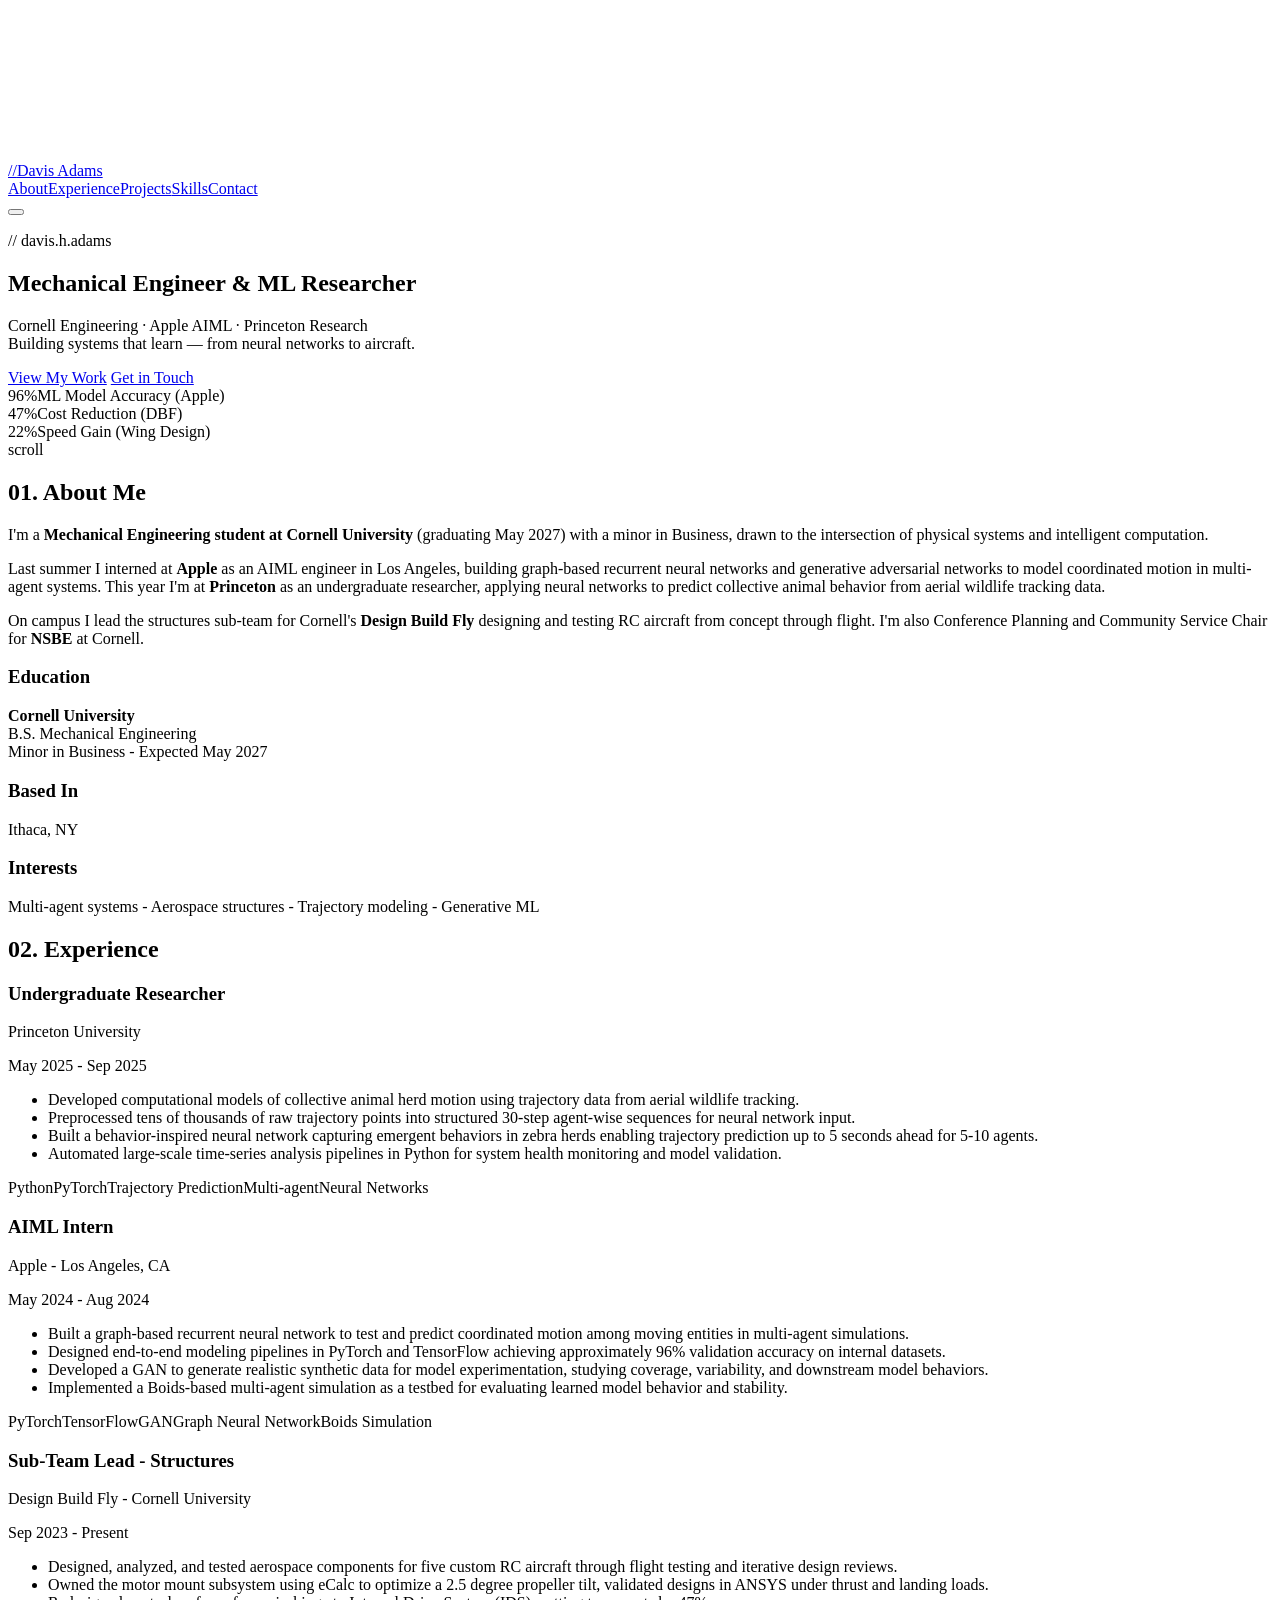
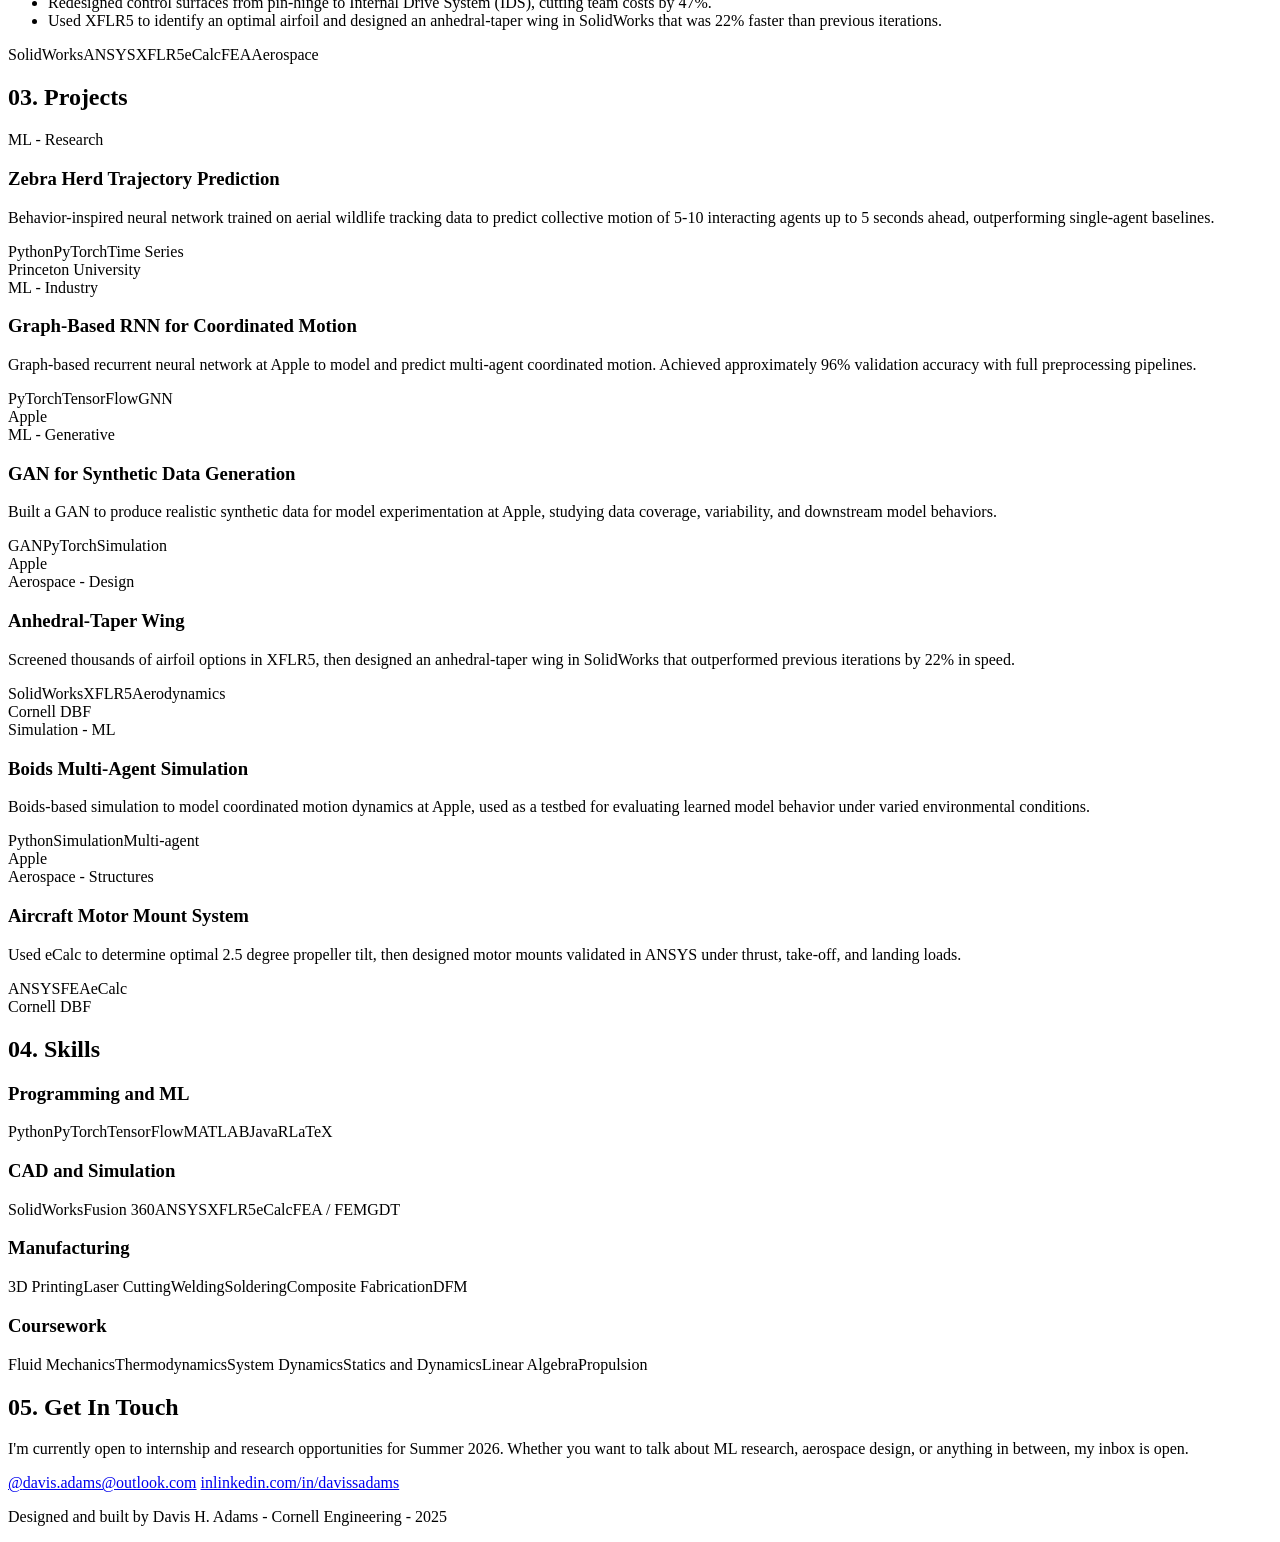
==== index.html @ 01b0f678 "Create index.html" ====
<!DOCTYPE html>
<html lang="en">
<head>
  <meta charset="UTF-8" />
  <meta name="viewport" content="width=device-width, initial-scale=1.0" />
  <title>Davis Adams - Mechanical Engineering and ML</title>
  <meta name="description" content="Davis H. Adams - Cornell Mechanical Engineering student, Apple AIML intern, and Princeton researcher." />
  <link rel="preconnect" href="https://fonts.googleapis.com" />
  <link rel="preconnect" href="https://fonts.gstatic.com" crossorigin />
  <link href="https://fonts.googleapis.com/css2?family=Inter:wght@300;400;500;600;700&family=JetBrains+Mono:wght@400;500;700&display=swap" rel="stylesheet" />
  <link rel="stylesheet" href="styles.css" />
</head>
<body>
  <canvas id="bg-canvas"></canvas>
  <header class="nav" id="nav">
    <div class="nav__inner">
      <a href="#hero" class="nav__brand"><span class="nav__brand-mark">//</span><span class="nav__brand-name">Davis Adams</span></a>
      <nav class="nav__links" aria-label="Main navigation">
        <a href="#about">About</a><a href="#experience">Experience</a><a href="#projects">Projects</a><a href="#skills">Skills</a><a href="#contact">Contact</a>
      </nav>
      <button class="nav__toggle" aria-label="Toggle menu" aria-expanded="false"><span></span><span></span><span></span></button>
    </div>
  </header>
  <main>
    <section id="hero" class="hero">
      <div class="hero__content">
        <p class="hero__label mono">// davis.h.adams</p>
        <h1 class="hero__title">
          <span class="hero__line">Mechanical</span>
          <span class="hero__line">Engineer</span>
          <span class="hero__line hero__line--accent">&amp; ML Researcher</span>
        </h1>
        <p class="hero__sub">Cornell Engineering &middot; Apple AIML &middot; Princeton Research<br />Building systems that learn &mdash; from neural networks to aircraft.</p>
        <div class="hero__cta">
          <a href="#experience" class="btn btn--primary">View My Work</a>
          <a href="#contact" class="btn btn--ghost">Get in Touch</a>
        </div>
        <div class="hero__stats">
          <div class="hero__stat"><span class="hero__stat-num">96%</span><span class="hero__stat-label">ML Model Accuracy (Apple)</span></div>
          <div class="hero__stat"><span class="hero__stat-num">47%</span><span class="hero__stat-label">Cost Reduction (DBF)</span></div>
          <div class="hero__stat"><span class="hero__stat-num">22%</span><span class="hero__stat-label">Speed Gain (Wing Design)</span></div>
        </div>
      </div>
      <div class="hero__scroll-hint" aria-hidden="true"><span class="mono">scroll</span><div class="hero__scroll-line"></div></div>
    </section>
    <section id="about" class="section about reveal">
      <div class="container">
        <h2 class="section__title"><span class="mono accent">01.</span> About Me</h2>
        <div class="about__grid">
          <div class="about__text">
            <p>I'm a <strong>Mechanical Engineering student at Cornell University</strong> (graduating May 2027) with a minor in Business, drawn to the intersection of physical systems and intelligent computation.</p>
            <p>Last summer I interned at <strong>Apple</strong> as an AIML engineer in Los Angeles, building graph-based recurrent neural networks and generative adversarial networks to model coordinated motion in multi-agent systems. This year I'm at <strong>Princeton</strong> as an undergraduate researcher, applying neural networks to predict collective animal behavior from aerial wildlife tracking data.</p>
            <p>On campus I lead the structures sub-team for Cornell's <strong>Design Build Fly</strong> designing and testing RC aircraft from concept through flight. I'm also Conference Planning and Community Service Chair for <strong>NSBE</strong> at Cornell.</p>
          </div>
          <div class="about__details">
            <div class="about__detail-card"><h3 class="mono">Education</h3><p><strong>Cornell University</strong><br />B.S. Mechanical Engineering<br />Minor in Business - Expected May 2027</p></div>
            <div class="about__detail-card"><h3 class="mono">Based In</h3><p>Ithaca, NY</p></div>
            <div class="about__detail-card"><h3 class="mono">Interests</h3><p>Multi-agent systems - Aerospace structures - Trajectory modeling - Generative ML</p></div>
          </div>
        </div>
      </div>
    </section>
    <section id="experience" class="section experience reveal">
      <div class="container">
        <h2 class="section__title"><span class="mono accent">02.</span> Experience</h2>
        <div class="timeline">
          <div class="timeline__item reveal-child">
            <div class="timeline__marker"></div>
            <div class="timeline__card">
              <div class="timeline__header">
                <div><h3 class="timeline__role">Undergraduate Researcher</h3><p class="timeline__org">Princeton University</p></div>
                <span class="timeline__date mono">May 2025 - Sep 2025</span>
              </div>
              <ul class="timeline__bullets">
                <li>Developed computational models of collective animal herd motion using trajectory data from aerial wildlife tracking.</li>
                <li>Preprocessed tens of thousands of raw trajectory points into structured 30-step agent-wise sequences for neural network input.</li>
                <li>Built a behavior-inspired neural network capturing emergent behaviors in zebra herds enabling trajectory prediction up to 5 seconds ahead for 5-10 agents.</li>
                <li>Automated large-scale time-series analysis pipelines in Python for system health monitoring and model validation.</li>
              </ul>
              <div class="timeline__tags"><span class="tag">Python</span><span class="tag">PyTorch</span><span class="tag">Trajectory Prediction</span><span class="tag">Multi-agent</span><span class="tag">Neural Networks</span></div>
            </div>
          </div>
          <div class="timeline__item reveal-child">
            <div class="timeline__marker"></div>
            <div class="timeline__card">
              <div class="timeline__header">
                <div><h3 class="timeline__role">AIML Intern</h3><p class="timeline__org">Apple - Los Angeles, CA</p></div>
                <span class="timeline__date mono">May 2024 - Aug 2024</span>
              </div>
              <ul class="timeline__bullets">
                <li>Built a graph-based recurrent neural network to test and predict coordinated motion among moving entities in multi-agent simulations.</li>
                <li>Designed end-to-end modeling pipelines in PyTorch and TensorFlow achieving approximately 96% validation accuracy on internal datasets.</li>
                <li>Developed a GAN to generate realistic synthetic data for model experimentation, studying coverage, variability, and downstream model behaviors.</li>
                <li>Implemented a Boids-based multi-agent simulation as a testbed for evaluating learned model behavior and stability.</li>
              </ul>
              <div class="timeline__tags"><span class="tag">PyTorch</span><span class="tag">TensorFlow</span><span class="tag">GAN</span><span class="tag">Graph Neural Network</span><span class="tag">Boids Simulation</span></div>
            </div>
          </div>
          <div class="timeline__item reveal-child">
            <div class="timeline__marker"></div>
            <div class="timeline__card">
              <div class="timeline__header">
                <div><h3 class="timeline__role">Sub-Team Lead - Structures</h3><p class="timeline__org">Design Build Fly - Cornell University</p></div>
                <span class="timeline__date mono">Sep 2023 - Present</span>
              </div>
              <ul class="timeline__bullets">
                <li>Designed, analyzed, and tested aerospace components for five custom RC aircraft through flight testing and iterative design reviews.</li>
                <li>Owned the motor mount subsystem using eCalc to optimize a 2.5 degree propeller tilt, validated designs in ANSYS under thrust and landing loads.</li>
                <li>Redesigned control surfaces from pin-hinge to Internal Drive System (IDS), cutting team costs by 47%.</li>
                <li>Used XFLR5 to identify an optimal airfoil and designed an anhedral-taper wing in SolidWorks that was 22% faster than previous iterations.</li>
              </ul>
              <div class="timeline__tags"><span class="tag">SolidWorks</span><span class="tag">ANSYS</span><span class="tag">XFLR5</span><span class="tag">eCalc</span><span class="tag">FEA</span><span class="tag">Aerospace</span></div>
            </div>
          </div>
        </div>
      </div>
    </section>
    <section id="projects" class="section projects reveal">
      <div class="container">
        <h2 class="section__title"><span class="mono accent">03.</span> Projects</h2>
        <div class="projects__grid">
          <div class="project-card reveal-child"><div class="project-card__top"><span class="project-card__label mono">ML - Research</span><h3 class="project-card__title">Zebra Herd Trajectory Prediction</h3><p class="project-card__desc">Behavior-inspired neural network trained on aerial wildlife tracking data to predict collective motion of 5-10 interacting agents up to 5 seconds ahead, outperforming single-agent baselines.</p></div><div class="project-card__foot"><div class="project-card__tags"><span class="tag">Python</span><span class="tag">PyTorch</span><span class="tag">Time Series</span></div><span class="project-card__where mono">Princeton University</span></div></div>
          <div class="project-card reveal-child"><div class="project-card__top"><span class="project-card__label mono">ML - Industry</span><h3 class="project-card__title">Graph-Based RNN for Coordinated Motion</h3><p class="project-card__desc">Graph-based recurrent neural network at Apple to model and predict multi-agent coordinated motion. Achieved approximately 96% validation accuracy with full preprocessing pipelines.</p></div><div class="project-card__foot"><div class="project-card__tags"><span class="tag">PyTorch</span><span class="tag">TensorFlow</span><span class="tag">GNN</span></div><span class="project-card__where mono">Apple</span></div></div>
          <div class="project-card reveal-child"><div class="project-card__top"><span class="project-card__label mono">ML - Generative</span><h3 class="project-card__title">GAN for Synthetic Data Generation</h3><p class="project-card__desc">Built a GAN to produce realistic synthetic data for model experimentation at Apple, studying data coverage, variability, and downstream model behaviors.</p></div><div class="project-card__foot"><div class="project-card__tags"><span class="tag">GAN</span><span class="tag">PyTorch</span><span class="tag">Simulation</span></div><span class="project-card__where mono">Apple</span></div></div>
          <div class="project-card reveal-child"><div class="project-card__top"><span class="project-card__label mono">Aerospace - Design</span><h3 class="project-card__title">Anhedral-Taper Wing</h3><p class="project-card__desc">Screened thousands of airfoil options in XFLR5, then designed an anhedral-taper wing in SolidWorks that outperformed previous iterations by 22% in speed.</p></div><div class="project-card__foot"><div class="project-card__tags"><span class="tag">SolidWorks</span><span class="tag">XFLR5</span><span class="tag">Aerodynamics</span></div><span class="project-card__where mono">Cornell DBF</span></div></div>
          <div class="project-card reveal-child"><div class="project-card__top"><span class="project-card__label mono">Simulation - ML</span><h3 class="project-card__title">Boids Multi-Agent Simulation</h3><p class="project-card__desc">Boids-based simulation to model coordinated motion dynamics at Apple, used as a testbed for evaluating learned model behavior under varied environmental conditions.</p></div><div class="project-card__foot"><div class="project-card__tags"><span class="tag">Python</span><span class="tag">Simulation</span><span class="tag">Multi-agent</span></div><span class="project-card__where mono">Apple</span></div></div>
          <div class="project-card reveal-child"><div class="project-card__top"><span class="project-card__label mono">Aerospace - Structures</span><h3 class="project-card__title">Aircraft Motor Mount System</h3><p class="project-card__desc">Used eCalc to determine optimal 2.5 degree propeller tilt, then designed motor mounts validated in ANSYS under thrust, take-off, and landing loads.</p></div><div class="project-card__foot"><div class="project-card__tags"><span class="tag">ANSYS</span><span class="tag">FEA</span><span class="tag">eCalc</span></div><span class="project-card__where mono">Cornell DBF</span></div></div>
        </div>
      </div>
    </section>
    <section id="skills" class="section skills reveal">
      <div class="container">
        <h2 class="section__title"><span class="mono accent">04.</span> Skills</h2>
        <div class="skills__grid">
          <div class="skills__group reveal-child"><h3 class="skills__group-title mono">Programming and ML</h3><div class="skills__tags"><span class="tag tag--lg">Python</span><span class="tag tag--lg">PyTorch</span><span class="tag tag--lg">TensorFlow</span><span class="tag tag--lg">MATLAB</span><span class="tag tag--lg">Java</span><span class="tag tag--lg">R</span><span class="tag tag--lg">LaTeX</span></div></div>
          <div class="skills__group reveal-child"><h3 class="skills__group-title mono">CAD and Simulation</h3><div class="skills__tags"><span class="tag tag--lg">SolidWorks</span><span class="tag tag--lg">Fusion 360</span><span class="tag tag--lg">ANSYS</span><span class="tag tag--lg">XFLR5</span><span class="tag tag--lg">eCalc</span><span class="tag tag--lg">FEA / FEM</span><span class="tag tag--lg">GDT</span></div></div>
          <div class="skills__group reveal-child"><h3 class="skills__group-title mono">Manufacturing</h3><div class="skills__tags"><span class="tag tag--lg">3D Printing</span><span class="tag tag--lg">Laser Cutting</span><span class="tag tag--lg">Welding</span><span class="tag tag--lg">Soldering</span><span class="tag tag--lg">Composite Fabrication</span><span class="tag tag--lg">DFM</span></div></div>
          <div class="skills__group reveal-child"><h3 class="skills__group-title mono">Coursework</h3><div class="skills__tags"><span class="tag tag--lg">Fluid Mechanics</span><span class="tag tag--lg">Thermodynamics</span><span class="tag tag--lg">System Dynamics</span><span class="tag tag--lg">Statics and Dynamics</span><span class="tag tag--lg">Linear Algebra</span><span class="tag tag--lg">Propulsion</span></div></div>
        </div>
      </div>
    </section>
    <section id="contact" class="section contact reveal">
      <div class="container container--narrow">
        <h2 class="section__title"><span class="mono accent">05.</span> Get In Touch</h2>
        <p class="contact__intro">I'm currently open to internship and research opportunities for Summer 2026. Whether you want to talk about ML research, aerospace design, or anything in between, my inbox is open.</p>
        <div class="contact__links">
          <a href="mailto:davis.adams@outlook.com" class="contact__link"><span class="contact__link-icon mono">@</span><span>davis.adams@outlook.com</span></a>
          <a href="https://www.linkedin.com/in/davissadams/" target="_blank" rel="noopener noreferrer" class="contact__link"><span class="contact__link-icon mono">in</span><span>linkedin.com/in/davissadams</span></a>
        </div>
      </div>
    </section>
  </main>
  <footer class="footer"><div class="container"><p class="mono">Designed and built by Davis H. Adams - Cornell Engineering - 2025</p></div></footer>
  <script src="script.js"></script>
</body>
</html>
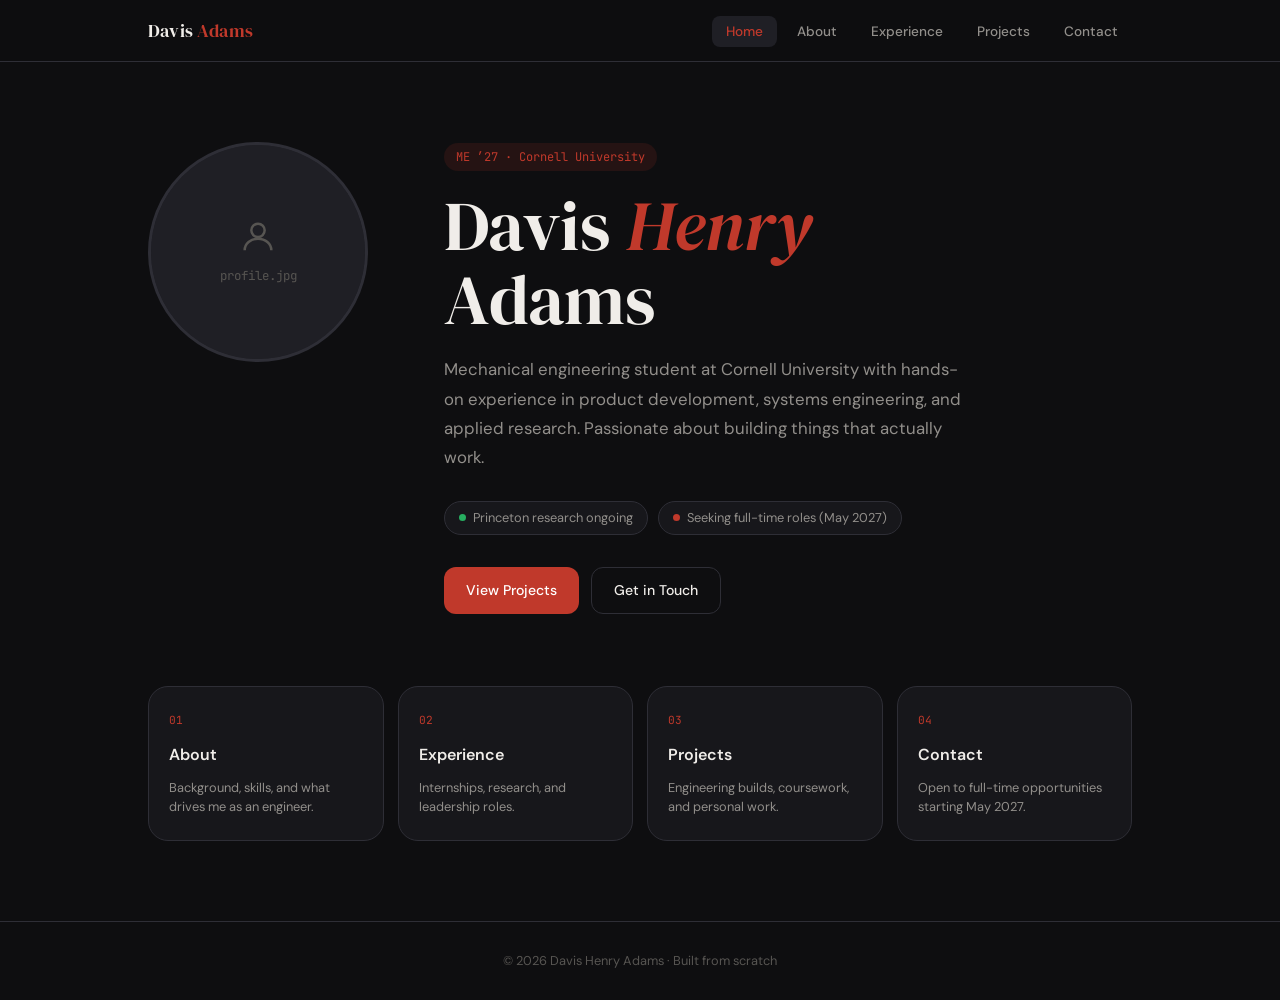
==== commit 46f03a4d: "Add files via upload" ====
--- a/index.html
+++ b/index.html
@@ -3,154 +3,113 @@
 <head>
   <meta charset="UTF-8" />
   <meta name="viewport" content="width=device-width, initial-scale=1.0" />
-  <title>Davis Adams - Mechanical Engineering and ML</title>
-  <meta name="description" content="Davis H. Adams - Cornell Mechanical Engineering student, Apple AIML intern, and Princeton researcher." />
-  <link rel="preconnect" href="https://fonts.googleapis.com" />
-  <link rel="preconnect" href="https://fonts.gstatic.com" crossorigin />
-  <link href="https://fonts.googleapis.com/css2?family=Inter:wght@300;400;500;600;700&family=JetBrains+Mono:wght@400;500;700&display=swap" rel="stylesheet" />
-  <link rel="stylesheet" href="styles.css" />
+  <title>Davis Adams</title>
+  <link rel="stylesheet" href="style.css" />
 </head>
 <body>
-  <canvas id="bg-canvas"></canvas>
-  <header class="nav" id="nav">
-    <div class="nav__inner">
-      <a href="#hero" class="nav__brand"><span class="nav__brand-mark">//</span><span class="nav__brand-name">Davis Adams</span></a>
-      <nav class="nav__links" aria-label="Main navigation">
-        <a href="#about">About</a><a href="#experience">Experience</a><a href="#projects">Projects</a><a href="#skills">Skills</a><a href="#contact">Contact</a>
-      </nav>
-      <button class="nav__toggle" aria-label="Toggle menu" aria-expanded="false"><span></span><span></span><span></span></button>
+
+  <!-- NAV -->
+  <nav class="nav">
+    <div class="wrap nav__inner">
+      <a class="nav__logo" href="index.html">Davis <span>Adams</span></a>
+      <ul class="nav__links" id="nav-links">
+        <li><a href="index.html" class="active">Home</a></li>
+        <li><a href="about.html">About</a></li>
+        <li><a href="experience.html">Experience</a></li>
+        <li><a href="projects.html">Projects</a></li>
+        <li><a href="contact.html">Contact</a></li>
+      </ul>
+      <button class="nav__toggle" id="nav-toggle" aria-label="Toggle menu" aria-expanded="false">
+        <span></span><span></span><span></span>
+      </button>
     </div>
-  </header>
-  <main>
-    <section id="hero" class="hero">
-      <div class="hero__content">
-        <p class="hero__label mono">// davis.h.adams</p>
-        <h1 class="hero__title">
-          <span class="hero__line">Mechanical</span>
-          <span class="hero__line">Engineer</span>
-          <span class="hero__line hero__line--accent">&amp; ML Researcher</span>
-        </h1>
-        <p class="hero__sub">Cornell Engineering &middot; Apple AIML &middot; Princeton Research<br />Building systems that learn &mdash; from neural networks to aircraft.</p>
-        <div class="hero__cta">
-          <a href="#experience" class="btn btn--primary">View My Work</a>
-          <a href="#contact" class="btn btn--ghost">Get in Touch</a>
-        </div>
-        <div class="hero__stats">
-          <div class="hero__stat"><span class="hero__stat-num">96%</span><span class="hero__stat-label">ML Model Accuracy (Apple)</span></div>
-          <div class="hero__stat"><span class="hero__stat-num">47%</span><span class="hero__stat-label">Cost Reduction (DBF)</span></div>
-          <div class="hero__stat"><span class="hero__stat-num">22%</span><span class="hero__stat-label">Speed Gain (Wing Design)</span></div>
-        </div>
-      </div>
-      <div class="hero__scroll-hint" aria-hidden="true"><span class="mono">scroll</span><div class="hero__scroll-line"></div></div>
-    </section>
-    <section id="about" class="section about reveal">
-      <div class="container">
-        <h2 class="section__title"><span class="mono accent">01.</span> About Me</h2>
-        <div class="about__grid">
-          <div class="about__text">
-            <p>I'm a <strong>Mechanical Engineering student at Cornell University</strong> (graduating May 2027) with a minor in Business, drawn to the intersection of physical systems and intelligent computation.</p>
-            <p>Last summer I interned at <strong>Apple</strong> as an AIML engineer in Los Angeles, building graph-based recurrent neural networks and generative adversarial networks to model coordinated motion in multi-agent systems. This year I'm at <strong>Princeton</strong> as an undergraduate researcher, applying neural networks to predict collective animal behavior from aerial wildlife tracking data.</p>
-            <p>On campus I lead the structures sub-team for Cornell's <strong>Design Build Fly</strong> designing and testing RC aircraft from concept through flight. I'm also Conference Planning and Community Service Chair for <strong>NSBE</strong> at Cornell.</p>
-          </div>
-          <div class="about__details">
-            <div class="about__detail-card"><h3 class="mono">Education</h3><p><strong>Cornell University</strong><br />B.S. Mechanical Engineering<br />Minor in Business - Expected May 2027</p></div>
-            <div class="about__detail-card"><h3 class="mono">Based In</h3><p>Ithaca, NY</p></div>
-            <div class="about__detail-card"><h3 class="mono">Interests</h3><p>Multi-agent systems - Aerospace structures - Trajectory modeling - Generative ML</p></div>
-          </div>
-        </div>
-      </div>
-    </section>
-    <section id="experience" class="section experience reveal">
-      <div class="container">
-        <h2 class="section__title"><span class="mono accent">02.</span> Experience</h2>
-        <div class="timeline">
-          <div class="timeline__item reveal-child">
-            <div class="timeline__marker"></div>
-            <div class="timeline__card">
-              <div class="timeline__header">
-                <div><h3 class="timeline__role">Undergraduate Researcher</h3><p class="timeline__org">Princeton University</p></div>
-                <span class="timeline__date mono">May 2025 - Sep 2025</span>
-              </div>
-              <ul class="timeline__bullets">
-                <li>Developed computational models of collective animal herd motion using trajectory data from aerial wildlife tracking.</li>
-                <li>Preprocessed tens of thousands of raw trajectory points into structured 30-step agent-wise sequences for neural network input.</li>
-                <li>Built a behavior-inspired neural network capturing emergent behaviors in zebra herds enabling trajectory prediction up to 5 seconds ahead for 5-10 agents.</li>
-                <li>Automated large-scale time-series analysis pipelines in Python for system health monitoring and model validation.</li>
-              </ul>
-              <div class="timeline__tags"><span class="tag">Python</span><span class="tag">PyTorch</span><span class="tag">Trajectory Prediction</span><span class="tag">Multi-agent</span><span class="tag">Neural Networks</span></div>
-            </div>
-          </div>
-          <div class="timeline__item reveal-child">
-            <div class="timeline__marker"></div>
-            <div class="timeline__card">
-              <div class="timeline__header">
-                <div><h3 class="timeline__role">AIML Intern</h3><p class="timeline__org">Apple - Los Angeles, CA</p></div>
-                <span class="timeline__date mono">May 2024 - Aug 2024</span>
-              </div>
-              <ul class="timeline__bullets">
-                <li>Built a graph-based recurrent neural network to test and predict coordinated motion among moving entities in multi-agent simulations.</li>
-                <li>Designed end-to-end modeling pipelines in PyTorch and TensorFlow achieving approximately 96% validation accuracy on internal datasets.</li>
-                <li>Developed a GAN to generate realistic synthetic data for model experimentation, studying coverage, variability, and downstream model behaviors.</li>
-                <li>Implemented a Boids-based multi-agent simulation as a testbed for evaluating learned model behavior and stability.</li>
-              </ul>
-              <div class="timeline__tags"><span class="tag">PyTorch</span><span class="tag">TensorFlow</span><span class="tag">GAN</span><span class="tag">Graph Neural Network</span><span class="tag">Boids Simulation</span></div>
-            </div>
-          </div>
-          <div class="timeline__item reveal-child">
-            <div class="timeline__marker"></div>
-            <div class="timeline__card">
-              <div class="timeline__header">
-                <div><h3 class="timeline__role">Sub-Team Lead - Structures</h3><p class="timeline__org">Design Build Fly - Cornell University</p></div>
-                <span class="timeline__date mono">Sep 2023 - Present</span>
-              </div>
-              <ul class="timeline__bullets">
-                <li>Designed, analyzed, and tested aerospace components for five custom RC aircraft through flight testing and iterative design reviews.</li>
-                <li>Owned the motor mount subsystem using eCalc to optimize a 2.5 degree propeller tilt, validated designs in ANSYS under thrust and landing loads.</li>
-                <li>Redesigned control surfaces from pin-hinge to Internal Drive System (IDS), cutting team costs by 47%.</li>
-                <li>Used XFLR5 to identify an optimal airfoil and designed an anhedral-taper wing in SolidWorks that was 22% faster than previous iterations.</li>
-              </ul>
-              <div class="timeline__tags"><span class="tag">SolidWorks</span><span class="tag">ANSYS</span><span class="tag">XFLR5</span><span class="tag">eCalc</span><span class="tag">FEA</span><span class="tag">Aerospace</span></div>
+  </nav>
+
+  <!-- HERO -->
+  <section class="home-hero">
+    <div class="wrap">
+      <div class="home-hero__grid">
+
+        <!-- Photo -->
+        <div class="home-hero__photo">
+          <div class="home-hero__img-wrap">
+            <img src="profile.jpg" alt="Davis Adams"
+                 onerror="this.style.display='none'; this.nextElementSibling.style.display='flex';" />
+            <div class="img-placeholder" style="display:none;">
+              <svg width="40" height="40" fill="none" stroke="currentColor" stroke-width="1.5" viewBox="0 0 24 24">
+                <circle cx="12" cy="8" r="4"/><path d="M4 20c0-4 3.6-7 8-7s8 3 8 7"/>
+              </svg>
+              <span>profile.jpg</span>
             </div>
           </div>
         </div>
+
+        <!-- Text -->
+        <div class="home-hero__text">
+          <span class="home-hero__label">ME &rsquo;27 &middot; Cornell University</span>
+          <h1 class="home-hero__name">Davis <em>Henry</em><br>Adams</h1>
+          <p class="home-hero__bio">
+            Mechanical engineering student at Cornell University with hands-on experience
+            in product development, systems engineering, and applied research.
+            Passionate about building things that actually work.
+          </p>
+
+          <div class="home-hero__status">
+            <span class="status-pill">
+              <span class="status-dot"></span>
+              Princeton research ongoing
+            </span>
+            <span class="status-pill">
+              <span class="status-dot status-dot--neutral"></span>
+              Seeking full-time roles (May 2027)
+            </span>
+          </div>
+
+          <div class="home-hero__cta">
+            <a href="projects.html" class="btn btn--fill">View Projects</a>
+            <a href="contact.html" class="btn btn--outline">Get in Touch</a>
+          </div>
+        </div>
+
       </div>
-    </section>
-    <section id="projects" class="section projects reveal">
-      <div class="container">
-        <h2 class="section__title"><span class="mono accent">03.</span> Projects</h2>
-        <div class="projects__grid">
-          <div class="project-card reveal-child"><div class="project-card__top"><span class="project-card__label mono">ML - Research</span><h3 class="project-card__title">Zebra Herd Trajectory Prediction</h3><p class="project-card__desc">Behavior-inspired neural network trained on aerial wildlife tracking data to predict collective motion of 5-10 interacting agents up to 5 seconds ahead, outperforming single-agent baselines.</p></div><div class="project-card__foot"><div class="project-card__tags"><span class="tag">Python</span><span class="tag">PyTorch</span><span class="tag">Time Series</span></div><span class="project-card__where mono">Princeton University</span></div></div>
-          <div class="project-card reveal-child"><div class="project-card__top"><span class="project-card__label mono">ML - Industry</span><h3 class="project-card__title">Graph-Based RNN for Coordinated Motion</h3><p class="project-card__desc">Graph-based recurrent neural network at Apple to model and predict multi-agent coordinated motion. Achieved approximately 96% validation accuracy with full preprocessing pipelines.</p></div><div class="project-card__foot"><div class="project-card__tags"><span class="tag">PyTorch</span><span class="tag">TensorFlow</span><span class="tag">GNN</span></div><span class="project-card__where mono">Apple</span></div></div>
-          <div class="project-card reveal-child"><div class="project-card__top"><span class="project-card__label mono">ML - Generative</span><h3 class="project-card__title">GAN for Synthetic Data Generation</h3><p class="project-card__desc">Built a GAN to produce realistic synthetic data for model experimentation at Apple, studying data coverage, variability, and downstream model behaviors.</p></div><div class="project-card__foot"><div class="project-card__tags"><span class="tag">GAN</span><span class="tag">PyTorch</span><span class="tag">Simulation</span></div><span class="project-card__where mono">Apple</span></div></div>
-          <div class="project-card reveal-child"><div class="project-card__top"><span class="project-card__label mono">Aerospace - Design</span><h3 class="project-card__title">Anhedral-Taper Wing</h3><p class="project-card__desc">Screened thousands of airfoil options in XFLR5, then designed an anhedral-taper wing in SolidWorks that outperformed previous iterations by 22% in speed.</p></div><div class="project-card__foot"><div class="project-card__tags"><span class="tag">SolidWorks</span><span class="tag">XFLR5</span><span class="tag">Aerodynamics</span></div><span class="project-card__where mono">Cornell DBF</span></div></div>
-          <div class="project-card reveal-child"><div class="project-card__top"><span class="project-card__label mono">Simulation - ML</span><h3 class="project-card__title">Boids Multi-Agent Simulation</h3><p class="project-card__desc">Boids-based simulation to model coordinated motion dynamics at Apple, used as a testbed for evaluating learned model behavior under varied environmental conditions.</p></div><div class="project-card__foot"><div class="project-card__tags"><span class="tag">Python</span><span class="tag">Simulation</span><span class="tag">Multi-agent</span></div><span class="project-card__where mono">Apple</span></div></div>
-          <div class="project-card reveal-child"><div class="project-card__top"><span class="project-card__label mono">Aerospace - Structures</span><h3 class="project-card__title">Aircraft Motor Mount System</h3><p class="project-card__desc">Used eCalc to determine optimal 2.5 degree propeller tilt, then designed motor mounts validated in ANSYS under thrust, take-off, and landing loads.</p></div><div class="project-card__foot"><div class="project-card__tags"><span class="tag">ANSYS</span><span class="tag">FEA</span><span class="tag">eCalc</span></div><span class="project-card__where mono">Cornell DBF</span></div></div>
-        </div>
+    </div>
+  </section>
+
+  <!-- NAV CARDS -->
+  <section>
+    <div class="wrap">
+      <div class="home-nav-cards">
+        <a class="nav-card" href="about.html">
+          <span class="nav-card__num">01</span>
+          <span class="nav-card__label">About</span>
+          <span class="nav-card__desc">Background, skills, and what drives me as an engineer.</span>
+        </a>
+        <a class="nav-card" href="experience.html">
+          <span class="nav-card__num">02</span>
+          <span class="nav-card__label">Experience</span>
+          <span class="nav-card__desc">Internships, research, and leadership roles.</span>
+        </a>
+        <a class="nav-card" href="projects.html">
+          <span class="nav-card__num">03</span>
+          <span class="nav-card__label">Projects</span>
+          <span class="nav-card__desc">Engineering builds, coursework, and personal work.</span>
+        </a>
+        <a class="nav-card" href="contact.html">
+          <span class="nav-card__num">04</span>
+          <span class="nav-card__label">Contact</span>
+          <span class="nav-card__desc">Open to full-time opportunities starting May 2027.</span>
+        </a>
       </div>
-    </section>
-    <section id="skills" class="section skills reveal">
-      <div class="container">
-        <h2 class="section__title"><span class="mono accent">04.</span> Skills</h2>
-        <div class="skills__grid">
-          <div class="skills__group reveal-child"><h3 class="skills__group-title mono">Programming and ML</h3><div class="skills__tags"><span class="tag tag--lg">Python</span><span class="tag tag--lg">PyTorch</span><span class="tag tag--lg">TensorFlow</span><span class="tag tag--lg">MATLAB</span><span class="tag tag--lg">Java</span><span class="tag tag--lg">R</span><span class="tag tag--lg">LaTeX</span></div></div>
-          <div class="skills__group reveal-child"><h3 class="skills__group-title mono">CAD and Simulation</h3><div class="skills__tags"><span class="tag tag--lg">SolidWorks</span><span class="tag tag--lg">Fusion 360</span><span class="tag tag--lg">ANSYS</span><span class="tag tag--lg">XFLR5</span><span class="tag tag--lg">eCalc</span><span class="tag tag--lg">FEA / FEM</span><span class="tag tag--lg">GDT</span></div></div>
-          <div class="skills__group reveal-child"><h3 class="skills__group-title mono">Manufacturing</h3><div class="skills__tags"><span class="tag tag--lg">3D Printing</span><span class="tag tag--lg">Laser Cutting</span><span class="tag tag--lg">Welding</span><span class="tag tag--lg">Soldering</span><span class="tag tag--lg">Composite Fabrication</span><span class="tag tag--lg">DFM</span></div></div>
-          <div class="skills__group reveal-child"><h3 class="skills__group-title mono">Coursework</h3><div class="skills__tags"><span class="tag tag--lg">Fluid Mechanics</span><span class="tag tag--lg">Thermodynamics</span><span class="tag tag--lg">System Dynamics</span><span class="tag tag--lg">Statics and Dynamics</span><span class="tag tag--lg">Linear Algebra</span><span class="tag tag--lg">Propulsion</span></div></div>
-        </div>
-      </div>
-    </section>
-    <section id="contact" class="section contact reveal">
-      <div class="container container--narrow">
-        <h2 class="section__title"><span class="mono accent">05.</span> Get In Touch</h2>
-        <p class="contact__intro">I'm currently open to internship and research opportunities for Summer 2026. Whether you want to talk about ML research, aerospace design, or anything in between, my inbox is open.</p>
-        <div class="contact__links">
-          <a href="mailto:davis.adams@outlook.com" class="contact__link"><span class="contact__link-icon mono">@</span><span>davis.adams@outlook.com</span></a>
-          <a href="https://www.linkedin.com/in/davissadams/" target="_blank" rel="noopener noreferrer" class="contact__link"><span class="contact__link-icon mono">in</span><span>linkedin.com/in/davissadams</span></a>
-        </div>
-      </div>
-    </section>
-  </main>
-  <footer class="footer"><div class="container"><p class="mono">Designed and built by Davis H. Adams - Cornell Engineering - 2025</p></div></footer>
-  <script src="script.js"></script>
+    </div>
+  </section>
+
+  <!-- FOOTER -->
+  <footer class="footer">
+    <div class="wrap">
+      &copy; 2026 Davis Henry Adams &middot; Built from scratch
+    </div>
+  </footer>
+
+  <script src="app.js"></script>
 </body>
 </html>
--- a/style.css
+++ b/style.css
@@ -0,0 +1,699 @@
+/* ========================
+   Davis Adams Portfolio
+   style.css
+======================== */
+
+@import url('https://fonts.googleapis.com/css2?family=DM+Serif+Display:ital@0;1&family=DM+Sans:wght@300;400;500;600&family=JetBrains+Mono:wght@400;500&display=swap');
+
+:root {
+  --bg:           #0e0e10;
+  --surface:      #17171b;
+  --surface-2:    #1f1f25;
+  --border:       #2e2e36;
+  --accent:       #c0392b;
+  --accent-soft:  rgba(192, 57, 43, 0.13);
+  --text:         #f0ede9;
+  --text-2:       #928f8b;
+  --text-3:       #575552;
+  --serif:        'DM Serif Display', Georgia, serif;
+  --sans:         'DM Sans', system-ui, sans-serif;
+  --mono:         'JetBrains Mono', monospace;
+  --nav-h:        62px;
+  --ease:         0.22s ease;
+  --r:            12px;
+  --r-lg:         20px;
+}
+
+*, *::before, *::after { box-sizing: border-box; margin: 0; padding: 0; }
+
+html { font-size: 16px; scroll-behavior: smooth; }
+
+body {
+  background: var(--bg);
+  color: var(--text);
+  font-family: var(--sans);
+  font-weight: 400;
+  line-height: 1.7;
+  -webkit-font-smoothing: antialiased;
+  min-height: 100vh;
+}
+
+a { color: inherit; text-decoration: none; }
+ul { list-style: none; }
+img { display: block; max-width: 100%; }
+
+/* ── Shared layout ── */
+.wrap {
+  max-width: 1040px;
+  margin: 0 auto;
+  padding: 0 28px;
+}
+.wrap--narrow { max-width: 700px; }
+
+/* ── NAV ── */
+.nav {
+  position: sticky;
+  top: 0;
+  z-index: 50;
+  height: var(--nav-h);
+  display: flex;
+  align-items: center;
+  background: rgba(14, 14, 16, 0.92);
+  backdrop-filter: blur(12px);
+  -webkit-backdrop-filter: blur(12px);
+  border-bottom: 1px solid var(--border);
+}
+.nav__inner {
+  display: flex;
+  align-items: center;
+  justify-content: space-between;
+  width: 100%;
+}
+.nav__logo {
+  font-family: var(--serif);
+  font-size: 1.15rem;
+  letter-spacing: 0.01em;
+  color: var(--text);
+}
+.nav__logo span { color: var(--accent); }
+.nav__links {
+  display: flex;
+  gap: 6px;
+}
+.nav__links a {
+  font-size: 0.85rem;
+  font-weight: 500;
+  padding: 7px 14px;
+  border-radius: 8px;
+  color: var(--text-2);
+  transition: color var(--ease), background var(--ease);
+}
+.nav__links a:hover,
+.nav__links a.active {
+  color: var(--text);
+  background: var(--surface-2);
+}
+.nav__links a.active { color: var(--accent); }
+
+.nav__toggle {
+  display: none;
+  flex-direction: column;
+  gap: 5px;
+  background: none;
+  border: none;
+  cursor: pointer;
+  padding: 4px;
+}
+.nav__toggle span {
+  display: block;
+  width: 22px;
+  height: 2px;
+  background: var(--text);
+  border-radius: 2px;
+  transition: all var(--ease);
+}
+
+/* ── PAGE SHELL ── */
+.page {
+  padding: 64px 0 96px;
+}
+
+/* ── PAGE TITLE ── */
+.page-title {
+  font-family: var(--serif);
+  font-size: clamp(2rem, 5vw, 2.8rem);
+  font-weight: 400;
+  margin-bottom: 10px;
+  line-height: 1.15;
+}
+.page-subtitle {
+  color: var(--text-2);
+  font-size: 1rem;
+  margin-bottom: 52px;
+}
+
+/* ── PILL / TAG ── */
+.tag {
+  display: inline-block;
+  font-size: 0.72rem;
+  font-weight: 500;
+  padding: 3px 10px;
+  border-radius: 20px;
+  border: 1px solid var(--border);
+  background: var(--surface);
+  color: var(--text-2);
+  white-space: nowrap;
+}
+
+/* ── CARD BASE ── */
+.card {
+  background: var(--surface);
+  border: 1px solid var(--border);
+  border-radius: var(--r-lg);
+  padding: 28px;
+  transition: border-color var(--ease), transform var(--ease);
+}
+.card:hover {
+  border-color: var(--accent);
+}
+
+/* ── FOOTER ── */
+.footer {
+  border-top: 1px solid var(--border);
+  padding: 28px 0;
+  text-align: center;
+  color: var(--text-3);
+  font-size: 0.8rem;
+}
+
+/* ── BUTTON ── */
+.btn {
+  display: inline-flex;
+  align-items: center;
+  gap: 8px;
+  padding: 11px 22px;
+  border-radius: var(--r);
+  font-size: 0.88rem;
+  font-weight: 500;
+  font-family: var(--sans);
+  cursor: pointer;
+  border: none;
+  transition: all var(--ease);
+}
+.btn--fill {
+  background: var(--accent);
+  color: #fff;
+}
+.btn--fill:hover {
+  background: #a93226;
+  transform: translateY(-1px);
+}
+.btn--outline {
+  background: transparent;
+  border: 1.5px solid var(--border);
+  color: var(--text);
+}
+.btn--outline:hover {
+  border-color: var(--accent);
+  color: var(--accent);
+  background: var(--accent-soft);
+}
+
+/* ── IMG PLACEHOLDER ── */
+.img-placeholder {
+  background: var(--surface-2);
+  border: 2px dashed var(--border);
+  border-radius: var(--r);
+  display: flex;
+  flex-direction: column;
+  align-items: center;
+  justify-content: center;
+  gap: 8px;
+  color: var(--text-3);
+  font-size: 0.78rem;
+  font-family: var(--mono);
+}
+
+/* ══════════════════════════
+   HOME PAGE
+══════════════════════════ */
+.home-hero {
+  padding: 80px 0 72px;
+}
+.home-hero__grid {
+  display: grid;
+  grid-template-columns: 240px 1fr;
+  gap: 56px;
+  align-items: start;
+}
+.home-hero__photo {
+  position: relative;
+}
+.home-hero__img-wrap {
+  width: 220px;
+  height: 220px;
+  border-radius: 50%;
+  overflow: hidden;
+  border: 3px solid var(--border);
+  background: var(--surface-2);
+  flex-shrink: 0;
+}
+.home-hero__img-wrap img {
+  width: 100%;
+  height: 100%;
+  object-fit: cover;
+}
+.home-hero__img-wrap .img-placeholder {
+  width: 100%;
+  height: 100%;
+  border-radius: 50%;
+  border: none;
+  background: var(--surface-2);
+  text-align: center;
+  padding: 20px;
+}
+.home-hero__label {
+  display: inline-block;
+  font-family: var(--mono);
+  font-size: 0.75rem;
+  color: var(--accent);
+  background: var(--accent-soft);
+  padding: 4px 12px;
+  border-radius: 20px;
+  margin-bottom: 18px;
+}
+.home-hero__name {
+  font-family: var(--serif);
+  font-size: clamp(2.8rem, 6vw, 4.4rem);
+  font-weight: 400;
+  line-height: 1.05;
+  margin-bottom: 18px;
+}
+.home-hero__name em {
+  font-style: italic;
+  color: var(--accent);
+}
+.home-hero__bio {
+  color: var(--text-2);
+  font-size: 1.05rem;
+  max-width: 520px;
+  margin-bottom: 28px;
+  line-height: 1.75;
+}
+.home-hero__status {
+  display: flex;
+  flex-wrap: wrap;
+  gap: 10px;
+  margin-bottom: 32px;
+}
+.status-pill {
+  display: inline-flex;
+  align-items: center;
+  gap: 7px;
+  font-size: 0.8rem;
+  color: var(--text-2);
+  background: var(--surface);
+  border: 1px solid var(--border);
+  border-radius: 20px;
+  padding: 5px 14px;
+}
+.status-dot {
+  width: 7px;
+  height: 7px;
+  border-radius: 50%;
+  background: #27ae60;
+  flex-shrink: 0;
+  animation: pulse 2s infinite;
+}
+.status-dot--neutral { background: var(--accent); animation: none; }
+@keyframes pulse {
+  0%, 100% { opacity: 1; }
+  50% { opacity: 0.4; }
+}
+.home-hero__cta { display: flex; gap: 12px; flex-wrap: wrap; }
+
+.home-nav-cards {
+  display: grid;
+  grid-template-columns: repeat(4, 1fr);
+  gap: 14px;
+  padding: 0 0 80px;
+}
+.nav-card {
+  background: var(--surface);
+  border: 1px solid var(--border);
+  border-radius: var(--r-lg);
+  padding: 24px 20px;
+  display: flex;
+  flex-direction: column;
+  gap: 10px;
+  transition: border-color var(--ease), transform var(--ease), background var(--ease);
+  cursor: pointer;
+}
+.nav-card:hover {
+  border-color: var(--accent);
+  transform: translateY(-3px);
+  background: var(--surface-2);
+}
+.nav-card__num {
+  font-family: var(--mono);
+  font-size: 0.7rem;
+  color: var(--accent);
+}
+.nav-card__label {
+  font-size: 1rem;
+  font-weight: 600;
+  color: var(--text);
+}
+.nav-card__desc {
+  font-size: 0.8rem;
+  color: var(--text-2);
+  line-height: 1.5;
+}
+
+/* ══════════════════════════
+   ABOUT PAGE
+══════════════════════════ */
+.about-grid {
+  display: grid;
+  grid-template-columns: 1fr 340px;
+  gap: 52px;
+  align-items: start;
+}
+.about-body p {
+  color: var(--text-2);
+  margin-bottom: 20px;
+  font-size: 1rem;
+  line-height: 1.8;
+}
+.about-body p strong { color: var(--text); font-weight: 600; }
+.about-body p:last-child { margin-bottom: 0; }
+
+.about-sidebar { display: flex; flex-direction: column; gap: 16px; }
+.info-card {
+  background: var(--surface);
+  border: 1px solid var(--border);
+  border-radius: var(--r-lg);
+  padding: 20px 22px;
+}
+.info-card__label {
+  font-size: 0.7rem;
+  font-weight: 600;
+  text-transform: uppercase;
+  letter-spacing: 0.1em;
+  color: var(--accent);
+  margin-bottom: 8px;
+  font-family: var(--mono);
+}
+.info-card__body {
+  font-size: 0.9rem;
+  color: var(--text-2);
+  line-height: 1.65;
+}
+.info-card__body strong { color: var(--text); }
+
+.skills-section { margin-top: 60px; }
+.skills-section h2 {
+  font-family: var(--serif);
+  font-size: 1.6rem;
+  font-weight: 400;
+  margin-bottom: 28px;
+}
+.skills-grid {
+  display: grid;
+  grid-template-columns: repeat(auto-fill, minmax(220px, 1fr));
+  gap: 14px;
+}
+.skill-group {
+  background: var(--surface);
+  border: 1px solid var(--border);
+  border-radius: var(--r-lg);
+  padding: 20px;
+}
+.skill-group__title {
+  font-size: 0.7rem;
+  font-weight: 600;
+  text-transform: uppercase;
+  letter-spacing: 0.1em;
+  color: var(--accent);
+  font-family: var(--mono);
+  margin-bottom: 14px;
+}
+.skill-group__items {
+  display: flex;
+  flex-wrap: wrap;
+  gap: 6px;
+}
+
+/* ══════════════════════════
+   EXPERIENCE PAGE
+══════════════════════════ */
+.timeline { position: relative; padding-left: 28px; }
+.timeline::before {
+  content: '';
+  position: absolute;
+  left: 0;
+  top: 6px;
+  bottom: 6px;
+  width: 1px;
+  background: linear-gradient(to bottom, var(--accent) 0%, transparent 100%);
+}
+.tl-item {
+  position: relative;
+  margin-bottom: 40px;
+}
+.tl-item:last-child { margin-bottom: 0; }
+.tl-dot {
+  position: absolute;
+  left: -34px;
+  top: 18px;
+  width: 12px;
+  height: 12px;
+  border-radius: 50%;
+  background: var(--accent);
+  border: 2px solid var(--bg);
+  box-shadow: 0 0 0 3px var(--accent-soft);
+}
+.tl-card {
+  background: var(--surface);
+  border: 1px solid var(--border);
+  border-radius: var(--r-lg);
+  padding: 28px;
+  transition: border-color var(--ease);
+}
+.tl-card:hover { border-color: var(--accent); }
+.tl-header {
+  display: flex;
+  justify-content: space-between;
+  align-items: flex-start;
+  flex-wrap: wrap;
+  gap: 10px;
+  margin-bottom: 18px;
+}
+.tl-role { font-size: 1.1rem; font-weight: 600; margin-bottom: 3px; }
+.tl-org { font-size: 0.9rem; color: var(--accent); font-weight: 500; }
+.tl-date {
+  font-family: var(--mono);
+  font-size: 0.75rem;
+  color: var(--text-3);
+  padding-top: 3px;
+  white-space: nowrap;
+}
+.tl-bullets { margin-bottom: 18px; }
+.tl-bullets li {
+  position: relative;
+  padding-left: 1.1em;
+  margin-bottom: 8px;
+  font-size: 0.91rem;
+  color: var(--text-2);
+  line-height: 1.65;
+}
+.tl-bullets li::before {
+  content: '›';
+  position: absolute;
+  left: 0;
+  color: var(--accent);
+}
+.tl-bullets strong { color: var(--text); }
+.tl-tags { display: flex; flex-wrap: wrap; gap: 6px; }
+
+/* ══════════════════════════
+   PROJECTS PAGE
+══════════════════════════ */
+.projects-grid {
+  display: grid;
+  grid-template-columns: repeat(auto-fill, minmax(300px, 1fr));
+  gap: 20px;
+}
+.proj-card {
+  background: var(--surface);
+  border: 1px solid var(--border);
+  border-radius: var(--r-lg);
+  overflow: hidden;
+  display: flex;
+  flex-direction: column;
+  transition: border-color var(--ease), transform var(--ease);
+}
+.proj-card:hover {
+  border-color: var(--accent);
+  transform: translateY(-4px);
+}
+.proj-card__img {
+  width: 100%;
+  height: 190px;
+  overflow: hidden;
+}
+.proj-card__img img {
+  width: 100%;
+  height: 100%;
+  object-fit: cover;
+  transition: transform 0.4s ease;
+}
+.proj-card:hover .proj-card__img img { transform: scale(1.04); }
+.proj-card__img .img-placeholder {
+  width: 100%;
+  height: 100%;
+  border-radius: 0;
+  border: none;
+}
+.proj-card__body {
+  padding: 22px;
+  flex: 1;
+  display: flex;
+  flex-direction: column;
+  gap: 10px;
+}
+.proj-card__category {
+  font-family: var(--mono);
+  font-size: 0.68rem;
+  color: var(--accent);
+  text-transform: uppercase;
+  letter-spacing: 0.1em;
+}
+.proj-card__title {
+  font-size: 1rem;
+  font-weight: 600;
+  line-height: 1.35;
+  color: var(--text);
+}
+.proj-card__desc {
+  font-size: 0.85rem;
+  color: var(--text-2);
+  line-height: 1.6;
+  flex: 1;
+}
+.proj-card__footer {
+  display: flex;
+  align-items: center;
+  justify-content: space-between;
+  flex-wrap: wrap;
+  gap: 8px;
+  margin-top: 4px;
+}
+.proj-card__where {
+  font-size: 0.72rem;
+  color: var(--text-3);
+  font-family: var(--mono);
+}
+.proj-card__tags { display: flex; flex-wrap: wrap; gap: 5px; }
+
+.proj-placeholder {
+  border: 2px dashed var(--border);
+  background: transparent;
+  opacity: 0.6;
+}
+.proj-placeholder:hover { opacity: 1; border-color: var(--accent); transform: none; }
+.proj-placeholder .proj-card__img .img-placeholder {
+  background: var(--surface);
+}
+
+.projects-section-label {
+  font-family: var(--mono);
+  font-size: 0.72rem;
+  color: var(--text-3);
+  text-transform: uppercase;
+  letter-spacing: 0.12em;
+  margin: 48px 0 20px;
+}
+.projects-section-label:first-of-type { margin-top: 0; }
+
+/* ══════════════════════════
+   CONTACT PAGE
+══════════════════════════ */
+.contact-intro {
+  font-size: 1.1rem;
+  color: var(--text-2);
+  max-width: 580px;
+  line-height: 1.8;
+  margin-bottom: 48px;
+}
+.contact-links {
+  display: flex;
+  flex-direction: column;
+  gap: 14px;
+  max-width: 480px;
+  margin-bottom: 56px;
+}
+.contact-link {
+  display: flex;
+  align-items: center;
+  gap: 16px;
+  padding: 18px 22px;
+  background: var(--surface);
+  border: 1px solid var(--border);
+  border-radius: var(--r-lg);
+  transition: all var(--ease);
+  color: var(--text-2);
+}
+.contact-link:hover {
+  border-color: var(--accent);
+  color: var(--text);
+  background: var(--surface-2);
+}
+.contact-link__icon {
+  width: 40px;
+  height: 40px;
+  border-radius: 10px;
+  background: var(--accent-soft);
+  display: flex;
+  align-items: center;
+  justify-content: center;
+  color: var(--accent);
+  font-family: var(--mono);
+  font-size: 0.82rem;
+  font-weight: 700;
+  flex-shrink: 0;
+}
+.contact-link__label { font-size: 0.95rem; }
+
+.contact-availability {
+  background: var(--surface);
+  border: 1px solid var(--border);
+  border-radius: var(--r-lg);
+  padding: 24px 28px;
+  max-width: 480px;
+}
+.contact-availability__title {
+  font-size: 0.7rem;
+  font-family: var(--mono);
+  text-transform: uppercase;
+  letter-spacing: 0.1em;
+  color: var(--accent);
+  margin-bottom: 10px;
+}
+.contact-availability__body {
+  font-size: 0.92rem;
+  color: var(--text-2);
+  line-height: 1.65;
+}
+
+/* ══════════════════════════
+   RESPONSIVE
+══════════════════════════ */
+@media (max-width: 820px) {
+  .home-hero__grid { grid-template-columns: 1fr; gap: 36px; }
+  .home-hero__img-wrap { width: 160px; height: 160px; }
+  .home-nav-cards { grid-template-columns: repeat(2, 1fr); }
+  .about-grid { grid-template-columns: 1fr; }
+  .tl-header { flex-direction: column; }
+}
+@media (max-width: 600px) {
+  .nav__links { display: none; }
+  .nav__links.open {
+    display: flex;
+    flex-direction: column;
+    position: absolute;
+    top: var(--nav-h);
+    left: 0; right: 0;
+    background: var(--bg);
+    border-bottom: 1px solid var(--border);
+    padding: 16px 20px;
+    gap: 4px;
+  }
+  .nav__toggle { display: flex; }
+  .nav__toggle.open span:nth-child(1) { transform: translateY(7px) rotate(45deg); }
+  .nav__toggle.open span:nth-child(2) { opacity: 0; }
+  .nav__toggle.open span:nth-child(3) { transform: translateY(-7px) rotate(-45deg); }
+  .home-nav-cards { grid-template-columns: 1fr 1fr; }
+  .projects-grid { grid-template-columns: 1fr; }
+  .home-hero__cta { flex-direction: column; }
+}
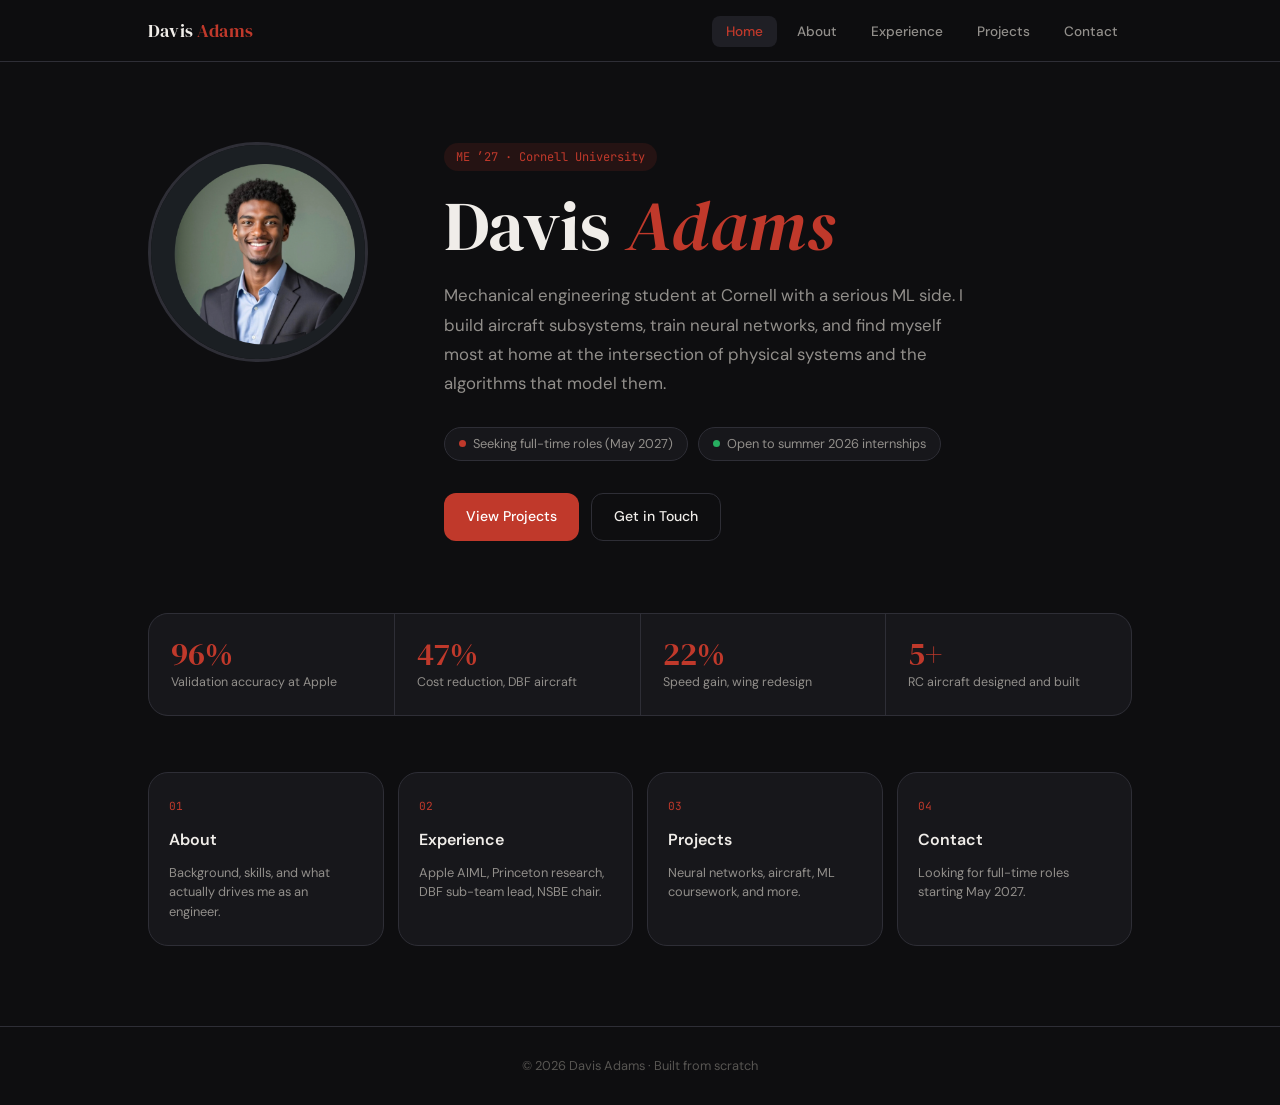
==== commit 8617551c: "Add files via upload" ====
--- a/index.html
+++ b/index.html
@@ -33,35 +33,28 @@
         <!-- Photo -->
         <div class="home-hero__photo">
           <div class="home-hero__img-wrap">
-            <img src="profile.jpg" alt="Davis Adams"
-                 onerror="this.style.display='none'; this.nextElementSibling.style.display='flex';" />
-            <div class="img-placeholder" style="display:none;">
-              <svg width="40" height="40" fill="none" stroke="currentColor" stroke-width="1.5" viewBox="0 0 24 24">
-                <circle cx="12" cy="8" r="4"/><path d="M4 20c0-4 3.6-7 8-7s8 3 8 7"/>
-              </svg>
-              <span>profile.jpg</span>
-            </div>
+            <img src="profile.jpg" alt="Davis Adams" />
           </div>
         </div>
 
         <!-- Text -->
         <div class="home-hero__text">
           <span class="home-hero__label">ME &rsquo;27 &middot; Cornell University</span>
-          <h1 class="home-hero__name">Davis <em>Henry</em><br>Adams</h1>
+          <h1 class="home-hero__name">Davis <em>Adams</em></h1>
           <p class="home-hero__bio">
-            Mechanical engineering student at Cornell University with hands-on experience
-            in product development, systems engineering, and applied research.
-            Passionate about building things that actually work.
+            Mechanical engineering student at Cornell with a serious ML side. I build aircraft
+            subsystems, train neural networks, and find myself most at home at the intersection
+            of physical systems and the algorithms that model them.
           </p>
 
           <div class="home-hero__status">
             <span class="status-pill">
-              <span class="status-dot"></span>
-              Princeton research ongoing
+              <span class="status-dot status-dot--neutral"></span>
+              Seeking full-time roles (May 2027)
             </span>
             <span class="status-pill">
-              <span class="status-dot status-dot--neutral"></span>
-              Seeking full-time roles (May 2027)
+              <span class="status-dot"></span>
+              Open to summer 2026 internships
             </span>
           </div>
 
@@ -75,6 +68,28 @@
     </div>
   </section>
 
+  <!-- STATS STRIP -->
+  <div class="wrap">
+    <div class="stats-strip">
+      <div class="stat-item">
+        <span class="stat-num">96%</span>
+        <span class="stat-label">Validation accuracy at Apple</span>
+      </div>
+      <div class="stat-item">
+        <span class="stat-num">47%</span>
+        <span class="stat-label">Cost reduction, DBF aircraft</span>
+      </div>
+      <div class="stat-item">
+        <span class="stat-num">22%</span>
+        <span class="stat-label">Speed gain, wing redesign</span>
+      </div>
+      <div class="stat-item">
+        <span class="stat-num">5+</span>
+        <span class="stat-label">RC aircraft designed and built</span>
+      </div>
+    </div>
+  </div>
+
   <!-- NAV CARDS -->
   <section>
     <div class="wrap">
@@ -82,22 +97,22 @@
         <a class="nav-card" href="about.html">
           <span class="nav-card__num">01</span>
           <span class="nav-card__label">About</span>
-          <span class="nav-card__desc">Background, skills, and what drives me as an engineer.</span>
+          <span class="nav-card__desc">Background, skills, and what actually drives me as an engineer.</span>
         </a>
         <a class="nav-card" href="experience.html">
           <span class="nav-card__num">02</span>
           <span class="nav-card__label">Experience</span>
-          <span class="nav-card__desc">Internships, research, and leadership roles.</span>
+          <span class="nav-card__desc">Apple AIML, Princeton research, DBF sub-team lead, NSBE chair.</span>
         </a>
         <a class="nav-card" href="projects.html">
           <span class="nav-card__num">03</span>
           <span class="nav-card__label">Projects</span>
-          <span class="nav-card__desc">Engineering builds, coursework, and personal work.</span>
+          <span class="nav-card__desc">Neural networks, aircraft, ML coursework, and more.</span>
         </a>
         <a class="nav-card" href="contact.html">
           <span class="nav-card__num">04</span>
           <span class="nav-card__label">Contact</span>
-          <span class="nav-card__desc">Open to full-time opportunities starting May 2027.</span>
+          <span class="nav-card__desc">Looking for full-time roles starting May 2027.</span>
         </a>
       </div>
     </div>
@@ -106,7 +121,7 @@
   <!-- FOOTER -->
   <footer class="footer">
     <div class="wrap">
-      &copy; 2026 Davis Henry Adams &middot; Built from scratch
+      &copy; 2026 Davis Adams &middot; Built from scratch
     </div>
   </footer>
 
--- a/style.css
+++ b/style.css
@@ -312,6 +312,42 @@
 }
 .home-hero__cta { display: flex; gap: 12px; flex-wrap: wrap; }
 
+/* ── STATS STRIP ── */
+.stats-strip {
+  display: grid;
+  grid-template-columns: repeat(4, 1fr);
+  gap: 1px;
+  background: var(--border);
+  border: 1px solid var(--border);
+  border-radius: var(--r-lg);
+  overflow: hidden;
+  margin-bottom: 56px;
+}
+.stat-item {
+  display: flex;
+  flex-direction: column;
+  gap: 4px;
+  padding: 24px 22px;
+  background: var(--surface);
+  transition: background var(--ease);
+}
+.stat-item:hover { background: var(--surface-2); }
+.stat-num {
+  font-family: var(--serif);
+  font-size: 2rem;
+  font-weight: 400;
+  color: var(--accent);
+  line-height: 1;
+}
+.stat-label {
+  font-size: 0.78rem;
+  color: var(--text-2);
+  line-height: 1.4;
+}
+@media (max-width: 700px) {
+  .stats-strip { grid-template-columns: repeat(2, 1fr); }
+}
+
 .home-nav-cards {
   display: grid;
   grid-template-columns: repeat(4, 1fr);
@@ -595,6 +631,35 @@
   margin: 48px 0 20px;
 }
 .projects-section-label:first-of-type { margin-top: 0; }
+
+/* ── CLUBS GRID ── */
+.clubs-grid {
+  display: grid;
+  grid-template-columns: repeat(3, 1fr);
+  gap: 14px;
+}
+.club-card {
+  background: var(--surface);
+  border: 1px solid var(--border);
+  border-radius: var(--r-lg);
+  padding: 22px;
+  transition: border-color var(--ease);
+}
+.club-card:hover { border-color: var(--accent); }
+.club-card__title {
+  font-weight: 600;
+  font-size: 0.95rem;
+  color: var(--text);
+  margin-bottom: 8px;
+}
+.club-card__body {
+  font-size: 0.84rem;
+  color: var(--text-2);
+  line-height: 1.6;
+}
+@media (max-width: 700px) {
+  .clubs-grid { grid-template-columns: 1fr; }
+}
 
 /* ══════════════════════════
    CONTACT PAGE
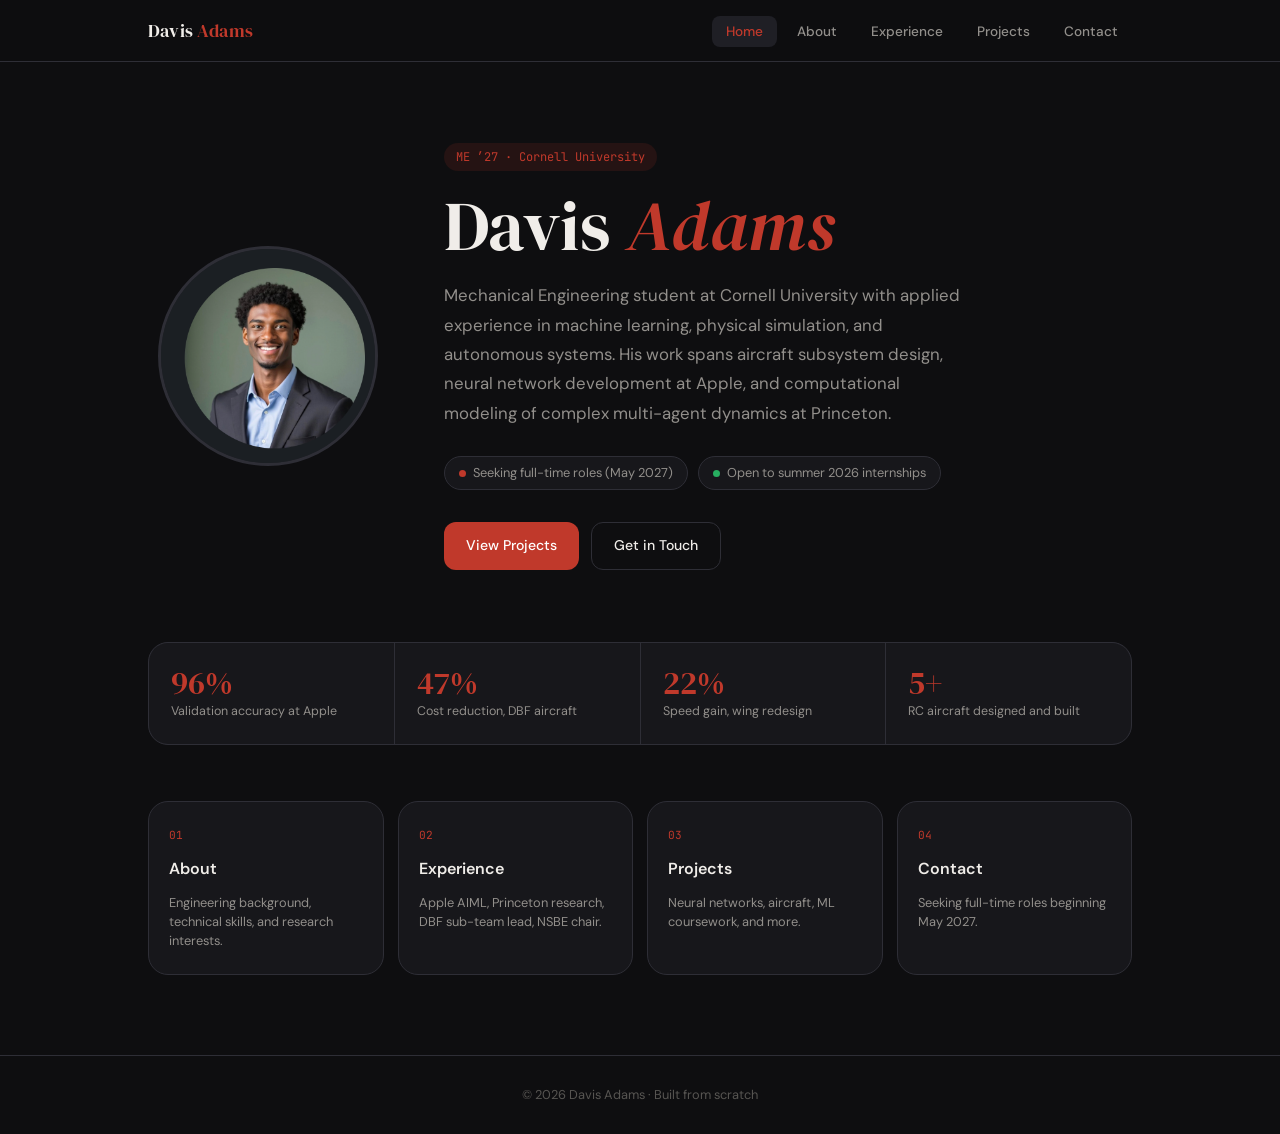
==== commit 8a1caee4: "Add files via upload" ====
--- a/index.html
+++ b/index.html
@@ -42,9 +42,10 @@
           <span class="home-hero__label">ME &rsquo;27 &middot; Cornell University</span>
           <h1 class="home-hero__name">Davis <em>Adams</em></h1>
           <p class="home-hero__bio">
-            Mechanical engineering student at Cornell with a serious ML side. I build aircraft
-            subsystems, train neural networks, and find myself most at home at the intersection
-            of physical systems and the algorithms that model them.
+            Mechanical Engineering student at Cornell University with applied experience in
+            machine learning, physical simulation, and autonomous systems. His work spans
+            aircraft subsystem design, neural network development at Apple, and computational
+            modeling of complex multi-agent dynamics at Princeton.
           </p>
 
           <div class="home-hero__status">
@@ -97,7 +98,7 @@
         <a class="nav-card" href="about.html">
           <span class="nav-card__num">01</span>
           <span class="nav-card__label">About</span>
-          <span class="nav-card__desc">Background, skills, and what actually drives me as an engineer.</span>
+          <span class="nav-card__desc">Engineering background, technical skills, and research interests.</span>
         </a>
         <a class="nav-card" href="experience.html">
           <span class="nav-card__num">02</span>
@@ -112,7 +113,7 @@
         <a class="nav-card" href="contact.html">
           <span class="nav-card__num">04</span>
           <span class="nav-card__label">Contact</span>
-          <span class="nav-card__desc">Looking for full-time roles starting May 2027.</span>
+          <span class="nav-card__desc">Seeking full-time roles beginning May 2027.</span>
         </a>
       </div>
     </div>
--- a/style.css
+++ b/style.css
@@ -224,10 +224,12 @@
   display: grid;
   grid-template-columns: 240px 1fr;
   gap: 56px;
-  align-items: start;
+  align-items: center;
 }
 .home-hero__photo {
-  position: relative;
+  display: flex;
+  justify-content: center;
+  align-items: center;
 }
 .home-hero__img-wrap {
   width: 220px;
@@ -242,6 +244,7 @@
   width: 100%;
   height: 100%;
   object-fit: cover;
+  object-position: center 15%;
 }
 .home-hero__img-wrap .img-placeholder {
   width: 100%;
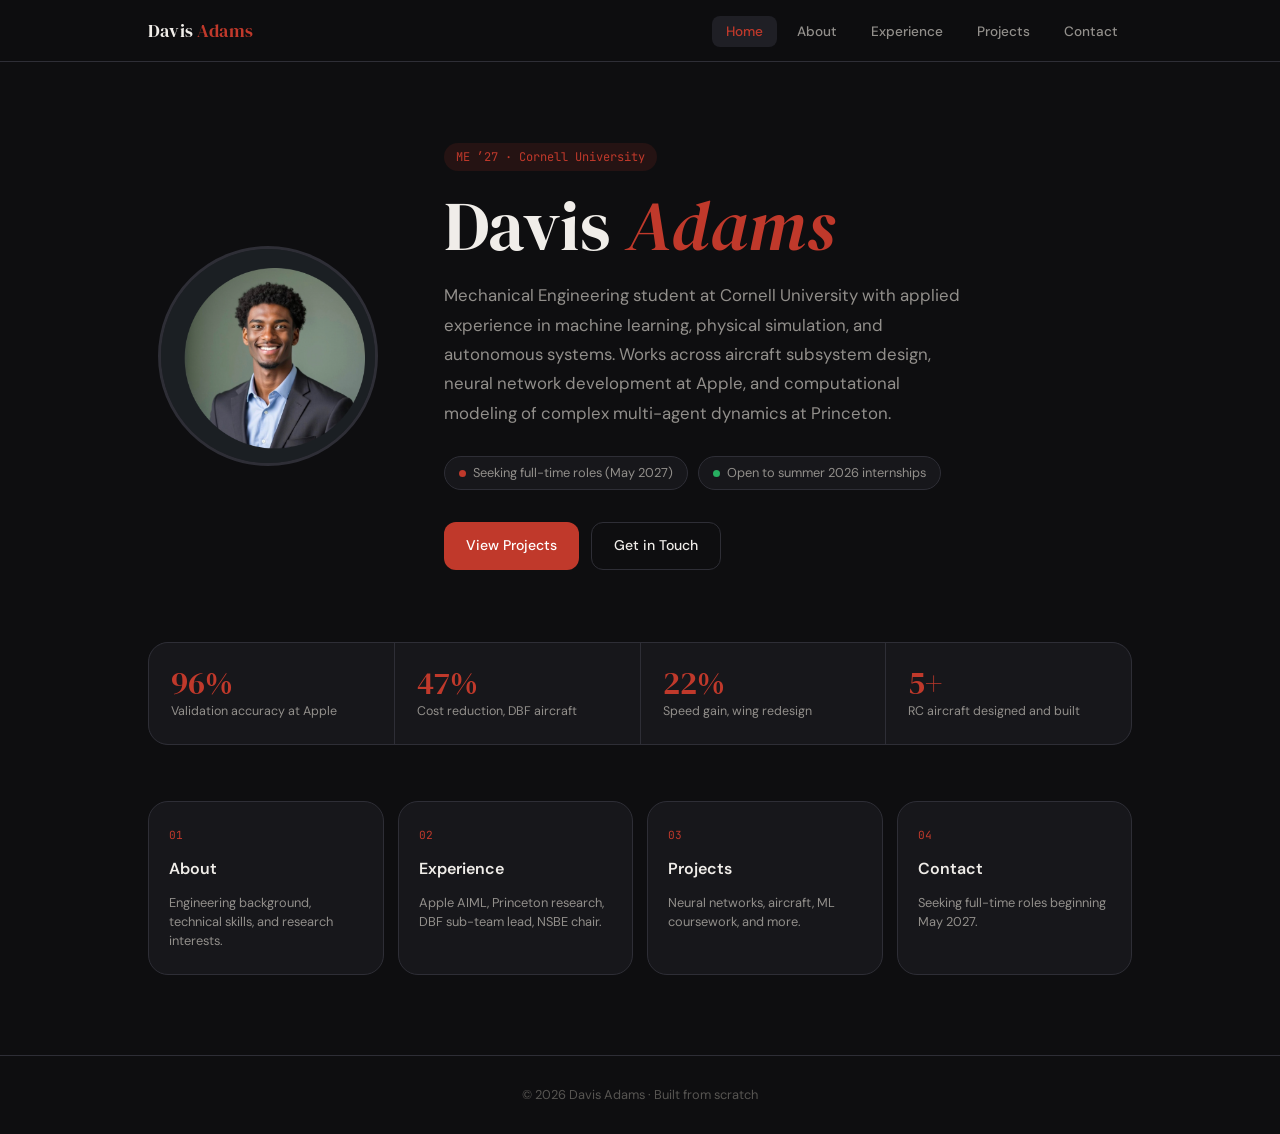
==== commit c6b3ef72: "Add files via upload" ====
--- a/index.html
+++ b/index.html
@@ -43,7 +43,7 @@
           <h1 class="home-hero__name">Davis <em>Adams</em></h1>
           <p class="home-hero__bio">
             Mechanical Engineering student at Cornell University with applied experience in
-            machine learning, physical simulation, and autonomous systems. His work spans
+            machine learning, physical simulation, and autonomous systems. Works across
             aircraft subsystem design, neural network development at Apple, and computational
             modeling of complex multi-agent dynamics at Princeton.
           </p>
